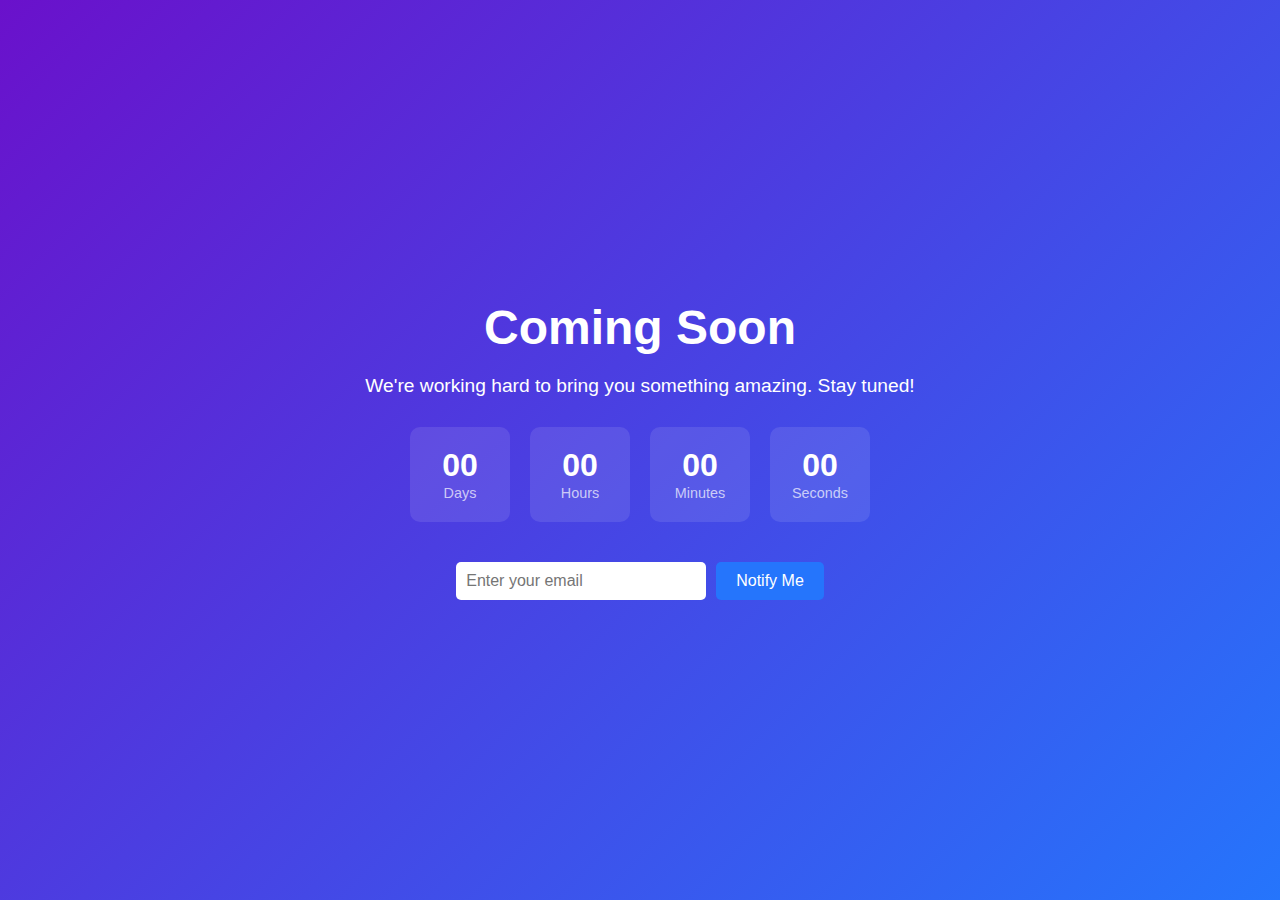
==== index.html @ c5676770 "Update script.js" ====
<!DOCTYPE html>
<html lang="en">
<head>
  <meta charset="UTF-8">
  <meta name="viewport" content="width=device-width, initial-scale=1.0">
  <title>Coming Soon</title>
  <link rel="stylesheet" href="styles.css">
</head>
<body>
  <div class="container">
    <h1>Coming Soon</h1>
    <p>We're working hard to bring you something amazing. Stay tuned!</p>
    <div class="countdown" id="countdown">
      <div>
        <span id="days">00</span>
        <small>Days</small>
      </div>
      <div>
        <span id="hours">00</span>
        <small>Hours</small>
      </div>
      <div>
        <span id="minutes">00</span>
        <small>Minutes</small>
      </div>
      <div>
        <span id="seconds">00</span>
        <small>Seconds</small>
      </div>
    </div>
    <form id="subscribeForm">
      <input type="email" id="email" placeholder="Enter your email" required>
      <button type="submit">Notify Me</button>
    </form>
  </div>
  <script src="scripts.js" type="text/javascript"></script>
</body>
</html>
---- styles.css ----
/* General Reset */
* {
    margin: 0;
    padding: 0;
    box-sizing: border-box;
  }
  
  body {
    font-family: 'Arial', sans-serif;
    background: linear-gradient(135deg, #6a11cb, #2575fc);
    color: #fff;
    display: flex;
    justify-content: center;
    align-items: center;
    height: 100vh;
    text-align: center;
  }
  
  .container {
    max-width: 600px;
    padding: 20px;
  }
  
  h1 {
    font-size: 3rem;
    margin-bottom: 20px;
    animation: fadeIn 2s ease-in-out;
  }
  
  p {
    font-size: 1.2rem;
    margin-bottom: 30px;
    animation: fadeIn 3s ease-in-out;
  }
  
  .countdown {
    display: flex;
    justify-content: center;
    gap: 20px;
    margin-bottom: 40px;
    animation: fadeIn 4s ease-in-out;
  }
  
  .countdown div {
    background: rgba(255, 255, 255, 0.1);
    padding: 20px;
    border-radius: 10px;
    width: 100px;
    text-align: center;
  }
  
  .countdown div span {
    display: block;
    font-size: 2rem;
    font-weight: bold;
  }
  
  .countdown div small {
    font-size: 0.9rem;
    color: rgba(255, 255, 255, 0.7);
  }
  
  form {
    display: flex;
    justify-content: center;
    gap: 10px;
    animation: fadeIn 5s ease-in-out;
  }
  
  input[type="email"] {
    padding: 10px;
    border: none;
    border-radius: 5px;
    width: 250px;
    font-size: 1rem;
  }
  
  button {
    padding: 10px 20px;
    border: none;
    border-radius: 5px;
    background: #2575fc;
    color: #fff;
    font-size: 1rem;
    cursor: pointer;
    transition: background 0.3s ease;
  }
  
  button:hover {
    background: #1b5fd9;
  }
  
  @keyframes fadeIn {
    from {
      opacity: 0;
    }
    to {
      opacity: 1;
    }
  }
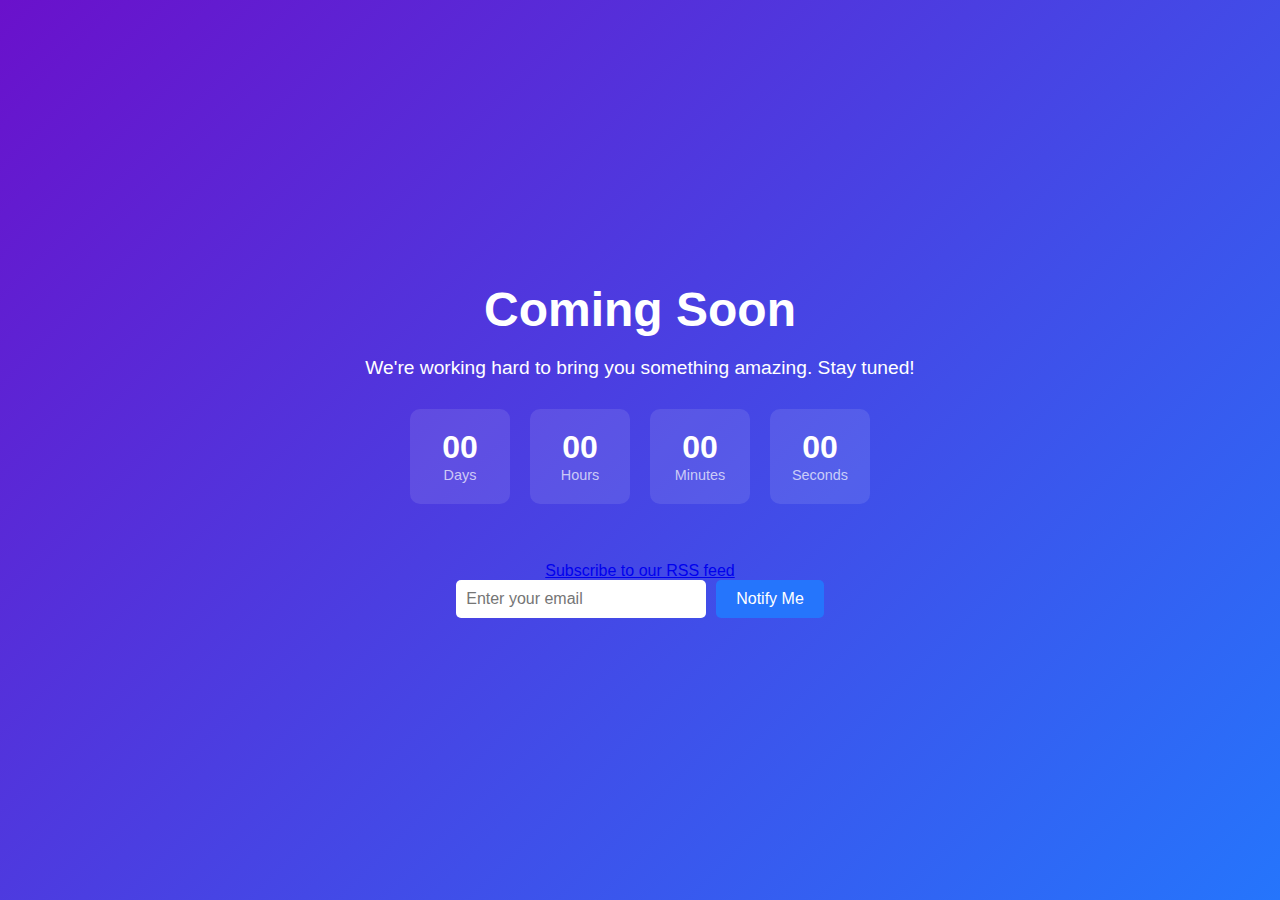
==== commit 0cff5f40: "Updated with 404.html" ====
--- a/index.html
+++ b/index.html
@@ -28,11 +28,16 @@
         <small>Seconds</small>
       </div>
     </div>
+
+    <br>
+    <a href="https://www.thiscorporation.org/rss.xml">Subscribe to our RSS feed</a>
+    <br>
+
     <form id="subscribeForm">
       <input type="email" id="email" placeholder="Enter your email" required>
       <button type="submit">Notify Me</button>
     </form>
   </div>
-  <script src="scripts.js" type="text/javascript"></script>
+  <script src="script.js" type="text/javascript"></script>
 </body>
 </html>
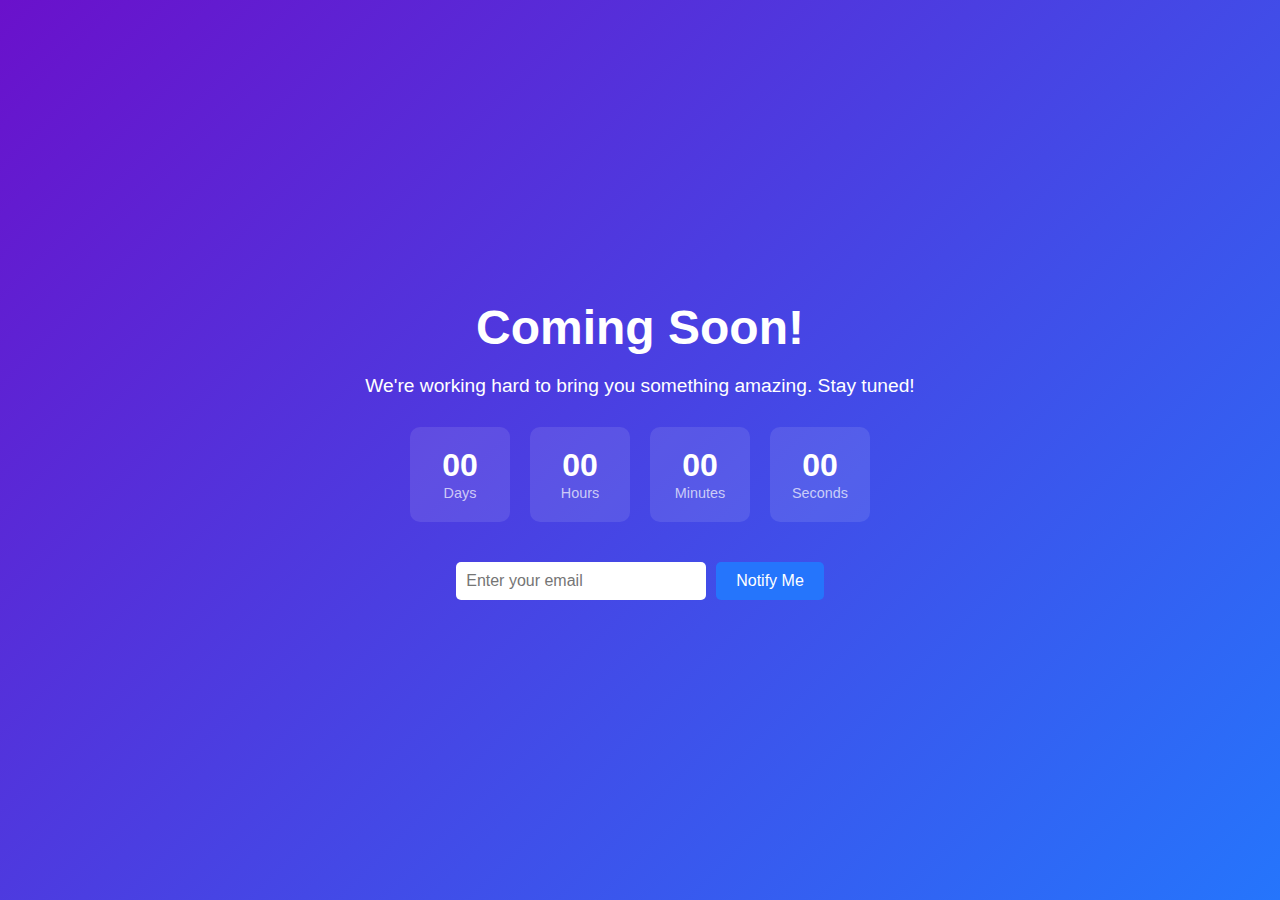
==== commit 27b8aea8: "Added Google Analytics Scripting" ====
--- a/index.html
+++ b/index.html
@@ -1,43 +1,45 @@
 <!DOCTYPE html>
 <html lang="en">
-<head>
-  <meta charset="UTF-8">
-  <meta name="viewport" content="width=device-width, initial-scale=1.0">
-  <title>Coming Soon</title>
-  <link rel="stylesheet" href="styles.css">
-</head>
-<body>
-  <div class="container">
-    <h1>Coming Soon</h1>
-    <p>We're working hard to bring you something amazing. Stay tuned!</p>
-    <div class="countdown" id="countdown">
-      <div>
-        <span id="days">00</span>
-        <small>Days</small>
-      </div>
-      <div>
-        <span id="hours">00</span>
-        <small>Hours</small>
-      </div>
-      <div>
-        <span id="minutes">00</span>
-        <small>Minutes</small>
-      </div>
-      <div>
-        <span id="seconds">00</span>
-        <small>Seconds</small>
-      </div>
-    </div>
+    <head>
+        <meta charset="UTF-8">
+        <meta name="viewport" content="width=device-width, initial-scale=1.0">
+        <title>Coming Soon</title>
+        <link rel="stylesheet" href="styles.css">
+    </head>
+    <!-- Google tag (gtag.js) -->
+    <script async src="https://www.googletagmanager.com/gtag/js?id=G-CSSFHF3135"></script>
+    <script>
+        window.dataLayer = window.dataLayer || [];
+        function gtag(){dataLayer.push(arguments);}
+        gtag('js', new Date());
+        gtag('config', 'G-CSSFHF3135');
+    </script>
+    <body>
+        <div class="container">
+            <h1>Coming Soon!</h1>
+            <p>We're working hard to bring you something amazing. Stay tuned!</p>
+            <div class="countdown" id="countdown"><div>
+                <span id="days">00</span>
+                <small>Days</small>
+            </div>
+            <div>
+                <span id="hours">00</span>
+                <small>Hours</small>
+            </div>
+            <div>
+                <span id="minutes">00</span>
+                <small>Minutes</small>
+            </div>
+            <div>
+                <span id="seconds">00</span>
+                <small>Seconds</small>
+            </div>
+        </div>
 
-    <br>
-    <a href="https://www.thiscorporation.org/rss.xml">Subscribe to our RSS feed</a>
-    <br>
-
-    <form id="subscribeForm">
-      <input type="email" id="email" placeholder="Enter your email" required>
-      <button type="submit">Notify Me</button>
-    </form>
-  </div>
-  <script src="script.js" type="text/javascript"></script>
-</body>
-</html>
+        <form id="subscribeForm">
+            <input type="email" id="email" placeholder="Enter your email" required>
+            <button type="submit">Notify Me</button>
+        </form>
+        <script src="script.js" type="text/javascript"></script>
+    </body>
+</html>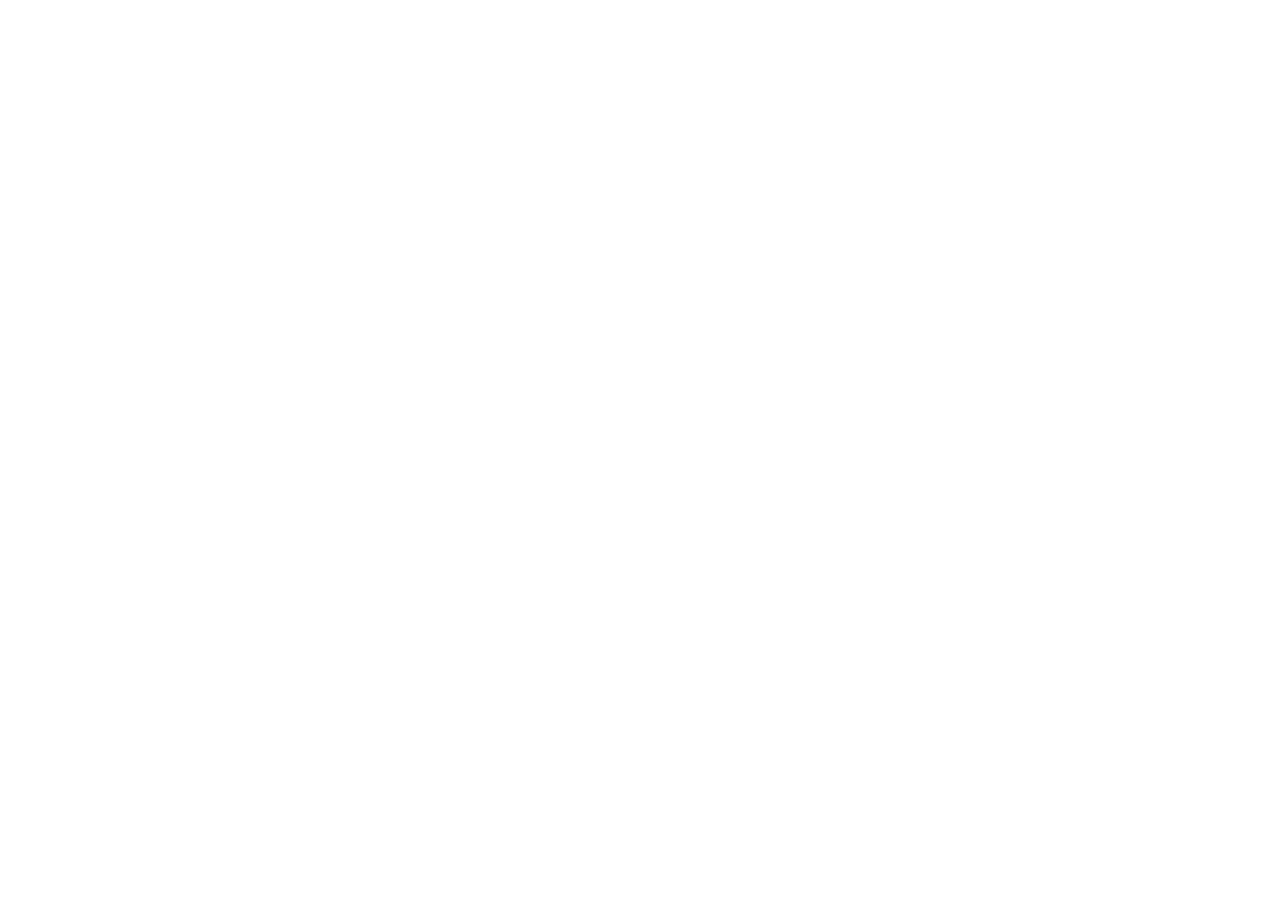
==== commit 07456566: "Update index.html" ====
--- a/index.html
+++ b/index.html
@@ -5,6 +5,7 @@
         <meta name="viewport" content="width=device-width, initial-scale=1.0">
         <title>Coming Soon</title>
         <link rel="stylesheet" href="styles.css">
+        <meta http-equiv="refresh" content="0; url=https://thiscorporation.square.site" />
     </head>
     <!-- Google tag (gtag.js) -->
     <script async src="https://www.googletagmanager.com/gtag/js?id=G-CSSFHF3135"></script>
@@ -35,11 +36,6 @@
                 <small>Seconds</small>
             </div>
         </div>
-
-        <form id="subscribeForm">
-            <input type="email" id="email" placeholder="Enter your email" required>
-            <button type="submit">Notify Me</button>
-        </form>
         <script src="script.js" type="text/javascript"></script>
     </body>
-</html>+</html>
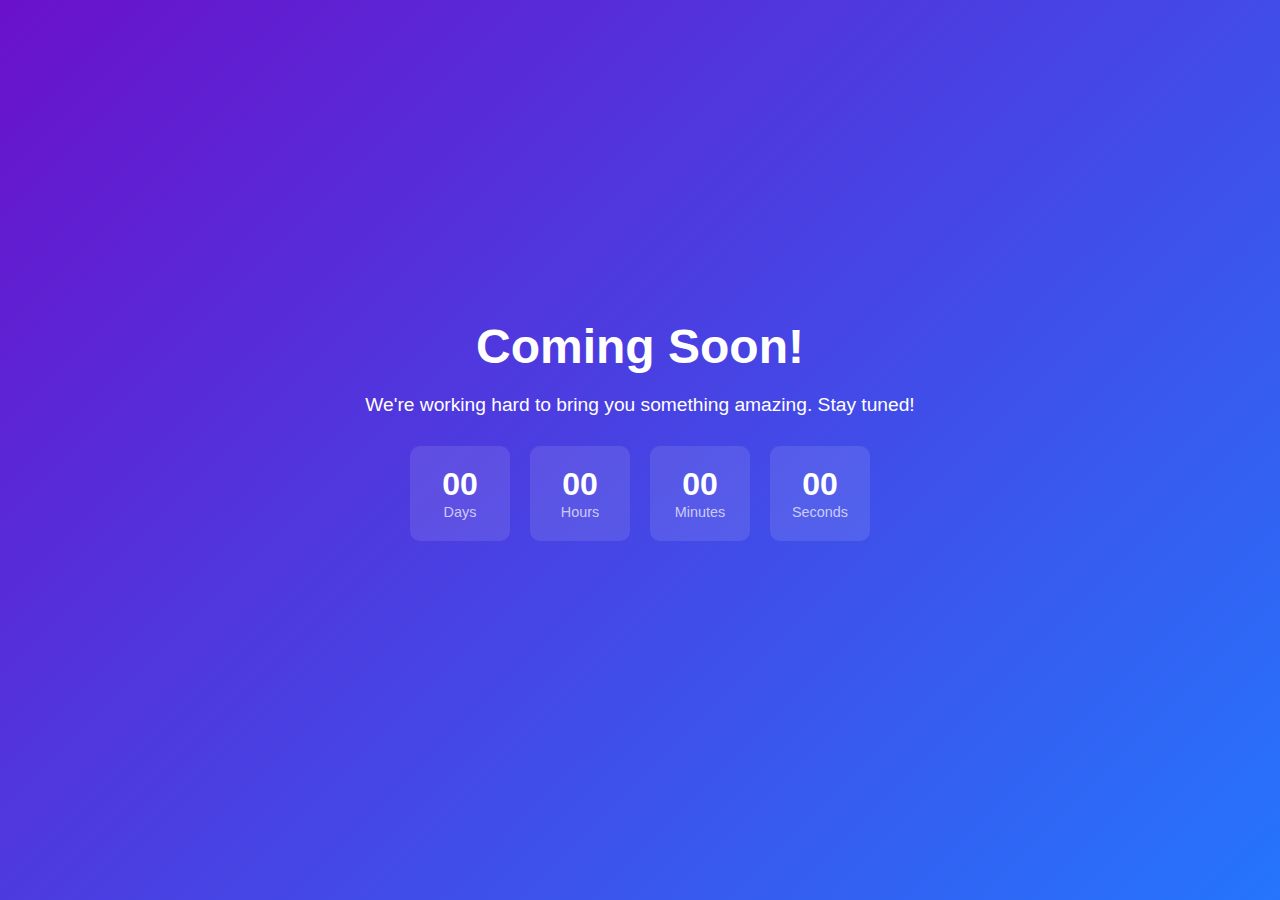
==== commit a672f017: "index.html update" ====
--- a/index.html
+++ b/index.html
@@ -1,12 +1,21 @@
 <!DOCTYPE html>
 <html lang="en">
     <head>
+        <!-- Google Tag Manager -->
+        <script>(function(w,d,s,l,i){w[l]=w[l]||[];w[l].push({'gtm.start':
+        new Date().getTime(),event:'gtm.js'});var f=d.getElementsByTagName(s)[0],
+        j=d.createElement(s),dl=l!='dataLayer'?'&l='+l:'';j.async=true;j.src=
+        'https://www.googletagmanager.com/gtm.js?id='+i+dl;f.parentNode.insertBefore(j,f);
+        })(window,document,'script','dataLayer','GTM-5R6SXTJ3');</script>
+        <!-- End Google Tag Manager -->
+        
         <meta charset="UTF-8">
         <meta name="viewport" content="width=device-width, initial-scale=1.0">
         <title>Coming Soon</title>
         <link rel="stylesheet" href="styles.css">
-        <meta http-equiv="refresh" content="0; url=https://thiscorporation.square.site" />
+        <!-- <meta http-equiv="refresh" content="0; url=https://thiscorporation.square.site" /> -->
     </head>
+    
     <!-- Google tag (gtag.js) -->
     <script async src="https://www.googletagmanager.com/gtag/js?id=G-CSSFHF3135"></script>
     <script>
@@ -15,7 +24,20 @@
         gtag('js', new Date());
         gtag('config', 'G-CSSFHF3135');
     </script>
+    <!-- End Google tag (gtag.js) -->
     <body>
+        <!-- Google Tag Manager (noscript) -->
+        <noscript><iframe src="https://www.googletagmanager.com/ns.html?id=GTM-5R6SXTJ3"
+        height="0" width="0" style="display:none;visibility:hidden"></iframe></noscript>
+        <!-- End Google Tag Manager (noscript) -->
+        
+        <script>
+            gtag('event', 'test_event', {
+                'sample_key1': 'VALUE',
+                'sample_key2': 'VALUE'
+            });
+        </script>
+        
         <div class="container">
             <h1>Coming Soon!</h1>
             <p>We're working hard to bring you something amazing. Stay tuned!</p>
